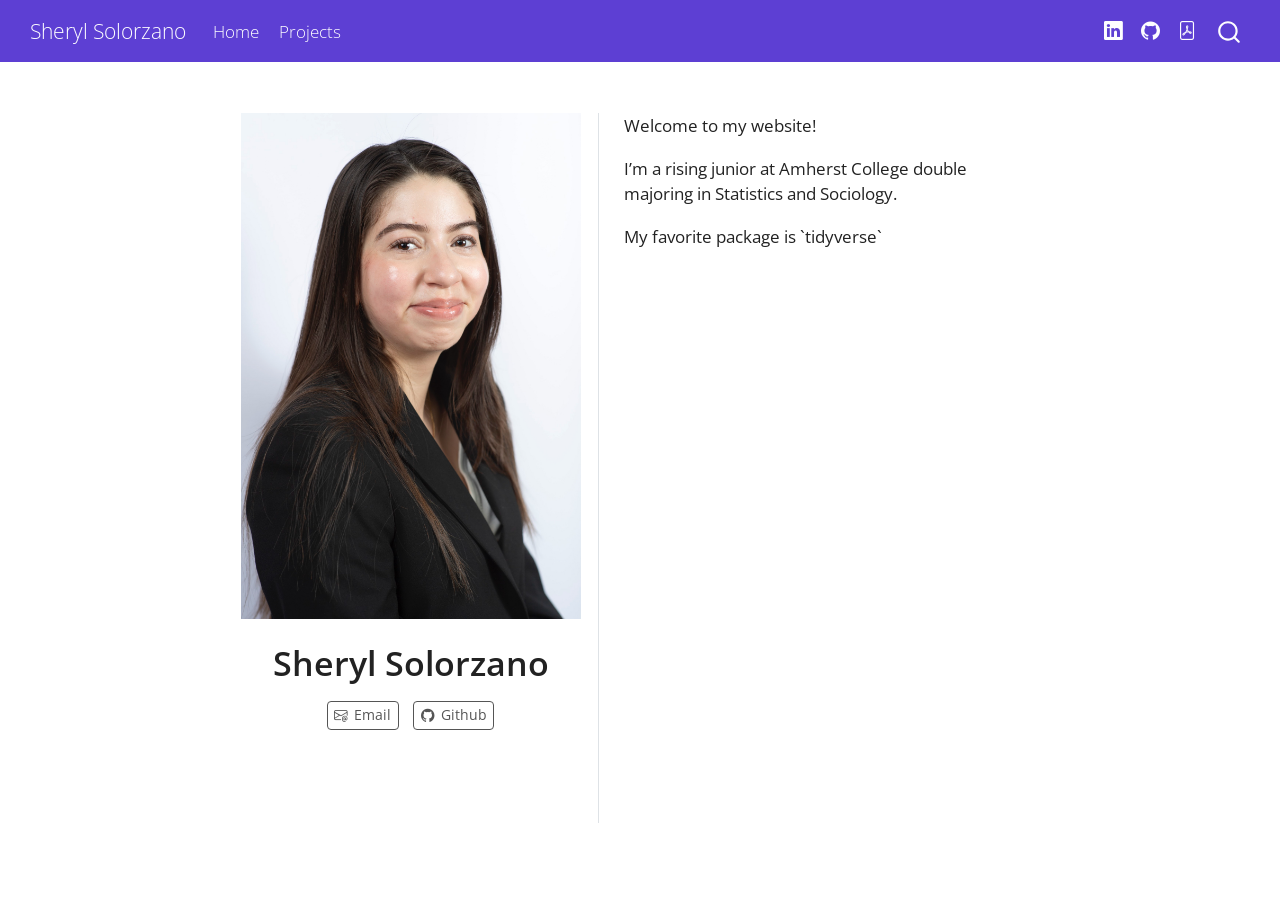
==== index.html @ 69e379fb "Built site for gh-pages" ====
<!DOCTYPE html>
<html xmlns="http://www.w3.org/1999/xhtml" lang="en" xml:lang="en"><head>

<meta charset="utf-8">
<meta name="generator" content="quarto-1.5.57">

<meta name="viewport" content="width=device-width, initial-scale=1.0, user-scalable=yes">


<title>Sheryl Solorzano</title>
<style>
code{white-space: pre-wrap;}
span.smallcaps{font-variant: small-caps;}
div.columns{display: flex; gap: min(4vw, 1.5em);}
div.column{flex: auto; overflow-x: auto;}
div.hanging-indent{margin-left: 1.5em; text-indent: -1.5em;}
ul.task-list{list-style: none;}
ul.task-list li input[type="checkbox"] {
  width: 0.8em;
  margin: 0 0.8em 0.2em -1em; /* quarto-specific, see https://github.com/quarto-dev/quarto-cli/issues/4556 */ 
  vertical-align: middle;
}
</style>


<script src="site_libs/quarto-nav/quarto-nav.js"></script>
<script src="site_libs/quarto-nav/headroom.min.js"></script>
<script src="site_libs/clipboard/clipboard.min.js"></script>
<script src="site_libs/quarto-search/autocomplete.umd.js"></script>
<script src="site_libs/quarto-search/fuse.min.js"></script>
<script src="site_libs/quarto-search/quarto-search.js"></script>
<meta name="quarto:offset" content="./">
<script src="site_libs/quarto-html/quarto.js"></script>
<script src="site_libs/quarto-html/popper.min.js"></script>
<script src="site_libs/quarto-html/tippy.umd.min.js"></script>
<link href="site_libs/quarto-html/tippy.css" rel="stylesheet">
<link href="site_libs/quarto-html/quarto-syntax-highlighting.css" rel="stylesheet" id="quarto-text-highlighting-styles">
<script src="site_libs/bootstrap/bootstrap.min.js"></script>
<link href="site_libs/bootstrap/bootstrap-icons.css" rel="stylesheet">
<link href="site_libs/bootstrap/bootstrap.min.css" rel="stylesheet" id="quarto-bootstrap" data-mode="light">
<script id="quarto-search-options" type="application/json">{
  "location": "navbar",
  "copy-button": false,
  "collapse-after": 3,
  "panel-placement": "end",
  "type": "overlay",
  "limit": 50,
  "keyboard-shortcut": [
    "f",
    "/",
    "s"
  ],
  "show-item-context": false,
  "language": {
    "search-no-results-text": "No results",
    "search-matching-documents-text": "matching documents",
    "search-copy-link-title": "Copy link to search",
    "search-hide-matches-text": "Hide additional matches",
    "search-more-match-text": "more match in this document",
    "search-more-matches-text": "more matches in this document",
    "search-clear-button-title": "Clear",
    "search-text-placeholder": "",
    "search-detached-cancel-button-title": "Cancel",
    "search-submit-button-title": "Submit",
    "search-label": "Search"
  }
}</script>


<link rel="stylesheet" href="styles.css">
</head>

<body class="nav-fixed fullcontent">

<div id="quarto-search-results"></div>
  <header id="quarto-header" class="headroom fixed-top">
    <nav class="navbar navbar-expand-lg " data-bs-theme="dark">
      <div class="navbar-container container-fluid">
      <div class="navbar-brand-container mx-auto">
    <a class="navbar-brand" href="./index.html">
    <span class="navbar-title">Sheryl Solorzano</span>
    </a>
  </div>
            <div id="quarto-search" class="" title="Search"></div>
          <button class="navbar-toggler" type="button" data-bs-toggle="collapse" data-bs-target="#navbarCollapse" aria-controls="navbarCollapse" role="menu" aria-expanded="false" aria-label="Toggle navigation" onclick="if (window.quartoToggleHeadroom) { window.quartoToggleHeadroom(); }">
  <span class="navbar-toggler-icon"></span>
</button>
          <div class="collapse navbar-collapse" id="navbarCollapse">
            <ul class="navbar-nav navbar-nav-scroll me-auto">
  <li class="nav-item">
    <a class="nav-link active" href="./index.html" aria-current="page"> 
<span class="menu-text">Home</span></a>
  </li>  
  <li class="nav-item">
    <a class="nav-link" href="./projects.html"> 
<span class="menu-text">Projects</span></a>
  </li>  
</ul>
            <ul class="navbar-nav navbar-nav-scroll ms-auto">
  <li class="nav-item compact">
    <a class="nav-link" href="https://www.linkedin.com/in/sheryl-solorzano-sherylslz/" target="blank"> <i class="bi bi-linkedin" role="img">
</i> 
<span class="menu-text"></span></a>
  </li>  
  <li class="nav-item compact">
    <a class="nav-link" href="https://github.com/" target="blank"> <i class="bi bi-github" role="img">
</i> 
<span class="menu-text"></span></a>
  </li>  
  <li class="nav-item compact">
    <a class="nav-link" href="./assets/Sheryl_Solorzano’s_Resume.pdf"> <i class="bi bi-file-pdf" role="img">
</i> 
<span class="menu-text"></span></a>
  </li>  
</ul>
          </div> <!-- /navcollapse -->
            <div class="quarto-navbar-tools">
</div>
      </div> <!-- /container-fluid -->
    </nav>
</header>
<!-- content -->
<div id="quarto-content" class="quarto-container page-columns page-rows-contents page-layout-article page-navbar">
<!-- sidebar -->
<!-- margin-sidebar -->
    
<!-- main -->
<div class="quarto-about-trestles">
  <div class="about-entity">
    <img src="assets/Professional_Headshot.jpg" class="about-image
  rectangle " style="width: 20em;">
<header id="title-block-header" class="quarto-title-block default">
<div class="quarto-title">
<h1 class="title">Sheryl Solorzano</h1>
</div>
<div class="quarto-title-meta">
  </div>
</header>
    <div class="about-links">
  <a href="mailto:sherylslz46@gmail.com" class="about-link" rel="" target="">
    <i class="bi bi-envelope-at"></i>
     <span class="about-link-text">Email</span>
  </a>
  <a href="https://github.com" class="about-link" rel="" target="">
    <i class="bi bi-github"></i>
     <span class="about-link-text">Github</span>
  </a>
</div>
  </div>
  <div class="about-contents"><main class="content" id="quarto-document-content">
<p>Welcome to my website!</p>
<p>I’m a rising junior at Amherst College double majoring in Statistics and Sociology.</p>
<p>My favorite package is `tidyverse`</p>


</main></div>
</div>
 <!-- /main -->
<script id="quarto-html-after-body" type="application/javascript">
window.document.addEventListener("DOMContentLoaded", function (event) {
  const toggleBodyColorMode = (bsSheetEl) => {
    const mode = bsSheetEl.getAttribute("data-mode");
    const bodyEl = window.document.querySelector("body");
    if (mode === "dark") {
      bodyEl.classList.add("quarto-dark");
      bodyEl.classList.remove("quarto-light");
    } else {
      bodyEl.classList.add("quarto-light");
      bodyEl.classList.remove("quarto-dark");
    }
  }
  const toggleBodyColorPrimary = () => {
    const bsSheetEl = window.document.querySelector("link#quarto-bootstrap");
    if (bsSheetEl) {
      toggleBodyColorMode(bsSheetEl);
    }
  }
  toggleBodyColorPrimary();  
  const isCodeAnnotation = (el) => {
    for (const clz of el.classList) {
      if (clz.startsWith('code-annotation-')) {                     
        return true;
      }
    }
    return false;
  }
  const onCopySuccess = function(e) {
    // button target
    const button = e.trigger;
    // don't keep focus
    button.blur();
    // flash "checked"
    button.classList.add('code-copy-button-checked');
    var currentTitle = button.getAttribute("title");
    button.setAttribute("title", "Copied!");
    let tooltip;
    if (window.bootstrap) {
      button.setAttribute("data-bs-toggle", "tooltip");
      button.setAttribute("data-bs-placement", "left");
      button.setAttribute("data-bs-title", "Copied!");
      tooltip = new bootstrap.Tooltip(button, 
        { trigger: "manual", 
          customClass: "code-copy-button-tooltip",
          offset: [0, -8]});
      tooltip.show();    
    }
    setTimeout(function() {
      if (tooltip) {
        tooltip.hide();
        button.removeAttribute("data-bs-title");
        button.removeAttribute("data-bs-toggle");
        button.removeAttribute("data-bs-placement");
      }
      button.setAttribute("title", currentTitle);
      button.classList.remove('code-copy-button-checked');
    }, 1000);
    // clear code selection
    e.clearSelection();
  }
  const getTextToCopy = function(trigger) {
      const codeEl = trigger.previousElementSibling.cloneNode(true);
      for (const childEl of codeEl.children) {
        if (isCodeAnnotation(childEl)) {
          childEl.remove();
        }
      }
      return codeEl.innerText;
  }
  const clipboard = new window.ClipboardJS('.code-copy-button:not([data-in-quarto-modal])', {
    text: getTextToCopy
  });
  clipboard.on('success', onCopySuccess);
  if (window.document.getElementById('quarto-embedded-source-code-modal')) {
    // For code content inside modals, clipBoardJS needs to be initialized with a container option
    // TODO: Check when it could be a function (https://github.com/zenorocha/clipboard.js/issues/860)
    const clipboardModal = new window.ClipboardJS('.code-copy-button[data-in-quarto-modal]', {
      text: getTextToCopy,
      container: window.document.getElementById('quarto-embedded-source-code-modal')
    });
    clipboardModal.on('success', onCopySuccess);
  }
    var localhostRegex = new RegExp(/^(?:http|https):\/\/localhost\:?[0-9]*\//);
    var mailtoRegex = new RegExp(/^mailto:/);
      var filterRegex = new RegExp('/' + window.location.host + '/');
    var isInternal = (href) => {
        return filterRegex.test(href) || localhostRegex.test(href) || mailtoRegex.test(href);
    }
    // Inspect non-navigation links and adorn them if external
 	var links = window.document.querySelectorAll('a[href]:not(.nav-link):not(.navbar-brand):not(.toc-action):not(.sidebar-link):not(.sidebar-item-toggle):not(.pagination-link):not(.no-external):not([aria-hidden]):not(.dropdown-item):not(.quarto-navigation-tool):not(.about-link)');
    for (var i=0; i<links.length; i++) {
      const link = links[i];
      if (!isInternal(link.href)) {
        // undo the damage that might have been done by quarto-nav.js in the case of
        // links that we want to consider external
        if (link.dataset.originalHref !== undefined) {
          link.href = link.dataset.originalHref;
        }
      }
    }
  function tippyHover(el, contentFn, onTriggerFn, onUntriggerFn) {
    const config = {
      allowHTML: true,
      maxWidth: 500,
      delay: 100,
      arrow: false,
      appendTo: function(el) {
          return el.parentElement;
      },
      interactive: true,
      interactiveBorder: 10,
      theme: 'quarto',
      placement: 'bottom-start',
    };
    if (contentFn) {
      config.content = contentFn;
    }
    if (onTriggerFn) {
      config.onTrigger = onTriggerFn;
    }
    if (onUntriggerFn) {
      config.onUntrigger = onUntriggerFn;
    }
    window.tippy(el, config); 
  }
  const noterefs = window.document.querySelectorAll('a[role="doc-noteref"]');
  for (var i=0; i<noterefs.length; i++) {
    const ref = noterefs[i];
    tippyHover(ref, function() {
      // use id or data attribute instead here
      let href = ref.getAttribute('data-footnote-href') || ref.getAttribute('href');
      try { href = new URL(href).hash; } catch {}
      const id = href.replace(/^#\/?/, "");
      const note = window.document.getElementById(id);
      if (note) {
        return note.innerHTML;
      } else {
        return "";
      }
    });
  }
  const xrefs = window.document.querySelectorAll('a.quarto-xref');
  const processXRef = (id, note) => {
    // Strip column container classes
    const stripColumnClz = (el) => {
      el.classList.remove("page-full", "page-columns");
      if (el.children) {
        for (const child of el.children) {
          stripColumnClz(child);
        }
      }
    }
    stripColumnClz(note)
    if (id === null || id.startsWith('sec-')) {
      // Special case sections, only their first couple elements
      const container = document.createElement("div");
      if (note.children && note.children.length > 2) {
        container.appendChild(note.children[0].cloneNode(true));
        for (let i = 1; i < note.children.length; i++) {
          const child = note.children[i];
          if (child.tagName === "P" && child.innerText === "") {
            continue;
          } else {
            container.appendChild(child.cloneNode(true));
            break;
          }
        }
        if (window.Quarto?.typesetMath) {
          window.Quarto.typesetMath(container);
        }
        return container.innerHTML
      } else {
        if (window.Quarto?.typesetMath) {
          window.Quarto.typesetMath(note);
        }
        return note.innerHTML;
      }
    } else {
      // Remove any anchor links if they are present
      const anchorLink = note.querySelector('a.anchorjs-link');
      if (anchorLink) {
        anchorLink.remove();
      }
      if (window.Quarto?.typesetMath) {
        window.Quarto.typesetMath(note);
      }
      // TODO in 1.5, we should make sure this works without a callout special case
      if (note.classList.contains("callout")) {
        return note.outerHTML;
      } else {
        return note.innerHTML;
      }
    }
  }
  for (var i=0; i<xrefs.length; i++) {
    const xref = xrefs[i];
    tippyHover(xref, undefined, function(instance) {
      instance.disable();
      let url = xref.getAttribute('href');
      let hash = undefined; 
      if (url.startsWith('#')) {
        hash = url;
      } else {
        try { hash = new URL(url).hash; } catch {}
      }
      if (hash) {
        const id = hash.replace(/^#\/?/, "");
        const note = window.document.getElementById(id);
        if (note !== null) {
          try {
            const html = processXRef(id, note.cloneNode(true));
            instance.setContent(html);
          } finally {
            instance.enable();
            instance.show();
          }
        } else {
          // See if we can fetch this
          fetch(url.split('#')[0])
          .then(res => res.text())
          .then(html => {
            const parser = new DOMParser();
            const htmlDoc = parser.parseFromString(html, "text/html");
            const note = htmlDoc.getElementById(id);
            if (note !== null) {
              const html = processXRef(id, note);
              instance.setContent(html);
            } 
          }).finally(() => {
            instance.enable();
            instance.show();
          });
        }
      } else {
        // See if we can fetch a full url (with no hash to target)
        // This is a special case and we should probably do some content thinning / targeting
        fetch(url)
        .then(res => res.text())
        .then(html => {
          const parser = new DOMParser();
          const htmlDoc = parser.parseFromString(html, "text/html");
          const note = htmlDoc.querySelector('main.content');
          if (note !== null) {
            // This should only happen for chapter cross references
            // (since there is no id in the URL)
            // remove the first header
            if (note.children.length > 0 && note.children[0].tagName === "HEADER") {
              note.children[0].remove();
            }
            const html = processXRef(null, note);
            instance.setContent(html);
          } 
        }).finally(() => {
          instance.enable();
          instance.show();
        });
      }
    }, function(instance) {
    });
  }
      let selectedAnnoteEl;
      const selectorForAnnotation = ( cell, annotation) => {
        let cellAttr = 'data-code-cell="' + cell + '"';
        let lineAttr = 'data-code-annotation="' +  annotation + '"';
        const selector = 'span[' + cellAttr + '][' + lineAttr + ']';
        return selector;
      }
      const selectCodeLines = (annoteEl) => {
        const doc = window.document;
        const targetCell = annoteEl.getAttribute("data-target-cell");
        const targetAnnotation = annoteEl.getAttribute("data-target-annotation");
        const annoteSpan = window.document.querySelector(selectorForAnnotation(targetCell, targetAnnotation));
        const lines = annoteSpan.getAttribute("data-code-lines").split(",");
        const lineIds = lines.map((line) => {
          return targetCell + "-" + line;
        })
        let top = null;
        let height = null;
        let parent = null;
        if (lineIds.length > 0) {
            //compute the position of the single el (top and bottom and make a div)
            const el = window.document.getElementById(lineIds[0]);
            top = el.offsetTop;
            height = el.offsetHeight;
            parent = el.parentElement.parentElement;
          if (lineIds.length > 1) {
            const lastEl = window.document.getElementById(lineIds[lineIds.length - 1]);
            const bottom = lastEl.offsetTop + lastEl.offsetHeight;
            height = bottom - top;
          }
          if (top !== null && height !== null && parent !== null) {
            // cook up a div (if necessary) and position it 
            let div = window.document.getElementById("code-annotation-line-highlight");
            if (div === null) {
              div = window.document.createElement("div");
              div.setAttribute("id", "code-annotation-line-highlight");
              div.style.position = 'absolute';
              parent.appendChild(div);
            }
            div.style.top = top - 2 + "px";
            div.style.height = height + 4 + "px";
            div.style.left = 0;
            let gutterDiv = window.document.getElementById("code-annotation-line-highlight-gutter");
            if (gutterDiv === null) {
              gutterDiv = window.document.createElement("div");
              gutterDiv.setAttribute("id", "code-annotation-line-highlight-gutter");
              gutterDiv.style.position = 'absolute';
              const codeCell = window.document.getElementById(targetCell);
              const gutter = codeCell.querySelector('.code-annotation-gutter');
              gutter.appendChild(gutterDiv);
            }
            gutterDiv.style.top = top - 2 + "px";
            gutterDiv.style.height = height + 4 + "px";
          }
          selectedAnnoteEl = annoteEl;
        }
      };
      const unselectCodeLines = () => {
        const elementsIds = ["code-annotation-line-highlight", "code-annotation-line-highlight-gutter"];
        elementsIds.forEach((elId) => {
          const div = window.document.getElementById(elId);
          if (div) {
            div.remove();
          }
        });
        selectedAnnoteEl = undefined;
      };
        // Handle positioning of the toggle
    window.addEventListener(
      "resize",
      throttle(() => {
        elRect = undefined;
        if (selectedAnnoteEl) {
          selectCodeLines(selectedAnnoteEl);
        }
      }, 10)
    );
    function throttle(fn, ms) {
    let throttle = false;
    let timer;
      return (...args) => {
        if(!throttle) { // first call gets through
            fn.apply(this, args);
            throttle = true;
        } else { // all the others get throttled
            if(timer) clearTimeout(timer); // cancel #2
            timer = setTimeout(() => {
              fn.apply(this, args);
              timer = throttle = false;
            }, ms);
        }
      };
    }
      // Attach click handler to the DT
      const annoteDls = window.document.querySelectorAll('dt[data-target-cell]');
      for (const annoteDlNode of annoteDls) {
        annoteDlNode.addEventListener('click', (event) => {
          const clickedEl = event.target;
          if (clickedEl !== selectedAnnoteEl) {
            unselectCodeLines();
            const activeEl = window.document.querySelector('dt[data-target-cell].code-annotation-active');
            if (activeEl) {
              activeEl.classList.remove('code-annotation-active');
            }
            selectCodeLines(clickedEl);
            clickedEl.classList.add('code-annotation-active');
          } else {
            // Unselect the line
            unselectCodeLines();
            clickedEl.classList.remove('code-annotation-active');
          }
        });
      }
  const findCites = (el) => {
    const parentEl = el.parentElement;
    if (parentEl) {
      const cites = parentEl.dataset.cites;
      if (cites) {
        return {
          el,
          cites: cites.split(' ')
        };
      } else {
        return findCites(el.parentElement)
      }
    } else {
      return undefined;
    }
  };
  var bibliorefs = window.document.querySelectorAll('a[role="doc-biblioref"]');
  for (var i=0; i<bibliorefs.length; i++) {
    const ref = bibliorefs[i];
    const citeInfo = findCites(ref);
    if (citeInfo) {
      tippyHover(citeInfo.el, function() {
        var popup = window.document.createElement('div');
        citeInfo.cites.forEach(function(cite) {
          var citeDiv = window.document.createElement('div');
          citeDiv.classList.add('hanging-indent');
          citeDiv.classList.add('csl-entry');
          var biblioDiv = window.document.getElementById('ref-' + cite);
          if (biblioDiv) {
            citeDiv.innerHTML = biblioDiv.innerHTML;
          }
          popup.appendChild(citeDiv);
        });
        return popup.innerHTML;
      });
    }
  }
});
</script>
</div> <!-- /content -->




</body></html>
---- site_libs/quarto-html/tippy.css ----
.tippy-box[data-animation=fade][data-state=hidden]{opacity:0}[data-tippy-root]{max-width:calc(100vw - 10px)}.tippy-box{position:relative;background-color:#333;color:#fff;border-radius:4px;font-size:14px;line-height:1.4;white-space:normal;outline:0;transition-property:transform,visibility,opacity}.tippy-box[data-placement^=top]>.tippy-arrow{bottom:0}.tippy-box[data-placement^=top]>.tippy-arrow:before{bottom:-7px;left:0;border-width:8px 8px 0;border-top-color:initial;transform-origin:center top}.tippy-box[data-placement^=bottom]>.tippy-arrow{top:0}.tippy-box[data-placement^=bottom]>.tippy-arrow:before{top:-7px;left:0;border-width:0 8px 8px;border-bottom-color:initial;transform-origin:center bottom}.tippy-box[data-placement^=left]>.tippy-arrow{right:0}.tippy-box[data-placement^=left]>.tippy-arrow:before{border-width:8px 0 8px 8px;border-left-color:initial;right:-7px;transform-origin:center left}.tippy-box[data-placement^=right]>.tippy-arrow{left:0}.tippy-box[data-placement^=right]>.tippy-arrow:before{left:-7px;border-width:8px 8px 8px 0;border-right-color:initial;transform-origin:center right}.tippy-box[data-inertia][data-state=visible]{transition-timing-function:cubic-bezier(.54,1.5,.38,1.11)}.tippy-arrow{width:16px;height:16px;color:#333}.tippy-arrow:before{content:"";position:absolute;border-color:transparent;border-style:solid}.tippy-content{position:relative;padding:5px 9px;z-index:1}
---- site_libs/quarto-html/quarto-syntax-highlighting.css ----
/* quarto syntax highlight colors */
:root {
  --quarto-hl-ot-color: #003B4F;
  --quarto-hl-at-color: #657422;
  --quarto-hl-ss-color: #20794D;
  --quarto-hl-an-color: #5E5E5E;
  --quarto-hl-fu-color: #4758AB;
  --quarto-hl-st-color: #20794D;
  --quarto-hl-cf-color: #003B4F;
  --quarto-hl-op-color: #5E5E5E;
  --quarto-hl-er-color: #AD0000;
  --quarto-hl-bn-color: #AD0000;
  --quarto-hl-al-color: #AD0000;
  --quarto-hl-va-color: #111111;
  --quarto-hl-bu-color: inherit;
  --quarto-hl-ex-color: inherit;
  --quarto-hl-pp-color: #AD0000;
  --quarto-hl-in-color: #5E5E5E;
  --quarto-hl-vs-color: #20794D;
  --quarto-hl-wa-color: #5E5E5E;
  --quarto-hl-do-color: #5E5E5E;
  --quarto-hl-im-color: #00769E;
  --quarto-hl-ch-color: #20794D;
  --quarto-hl-dt-color: #AD0000;
  --quarto-hl-fl-color: #AD0000;
  --quarto-hl-co-color: #5E5E5E;
  --quarto-hl-cv-color: #5E5E5E;
  --quarto-hl-cn-color: #8f5902;
  --quarto-hl-sc-color: #5E5E5E;
  --quarto-hl-dv-color: #AD0000;
  --quarto-hl-kw-color: #003B4F;
}

/* other quarto variables */
:root {
  --quarto-font-monospace: SFMono-Regular, Menlo, Monaco, Consolas, "Liberation Mono", "Courier New", monospace;
}

pre > code.sourceCode > span {
  color: #003B4F;
}

code span {
  color: #003B4F;
}

code.sourceCode > span {
  color: #003B4F;
}

div.sourceCode,
div.sourceCode pre.sourceCode {
  color: #003B4F;
}

code span.ot {
  color: #003B4F;
  font-style: inherit;
}

code span.at {
  color: #657422;
  font-style: inherit;
}

code span.ss {
  color: #20794D;
  font-style: inherit;
}

code span.an {
  color: #5E5E5E;
  font-style: inherit;
}

code span.fu {
  color: #4758AB;
  font-style: inherit;
}

code span.st {
  color: #20794D;
  font-style: inherit;
}

code span.cf {
  color: #003B4F;
  font-weight: bold;
  font-style: inherit;
}

code span.op {
  color: #5E5E5E;
  font-style: inherit;
}

code span.er {
  color: #AD0000;
  font-style: inherit;
}

code span.bn {
  color: #AD0000;
  font-style: inherit;
}

code span.al {
  color: #AD0000;
  font-style: inherit;
}

code span.va {
  color: #111111;
  font-style: inherit;
}

code span.bu {
  font-style: inherit;
}

code span.ex {
  font-style: inherit;
}

code span.pp {
  color: #AD0000;
  font-style: inherit;
}

code span.in {
  color: #5E5E5E;
  font-style: inherit;
}

code span.vs {
  color: #20794D;
  font-style: inherit;
}

code span.wa {
  color: #5E5E5E;
  font-style: italic;
}

code span.do {
  color: #5E5E5E;
  font-style: italic;
}

code span.im {
  color: #00769E;
  font-style: inherit;
}

code span.ch {
  color: #20794D;
  font-style: inherit;
}

code span.dt {
  color: #AD0000;
  font-style: inherit;
}

code span.fl {
  color: #AD0000;
  font-style: inherit;
}

code span.co {
  color: #5E5E5E;
  font-style: inherit;
}

code span.cv {
  color: #5E5E5E;
  font-style: italic;
}

code span.cn {
  color: #8f5902;
  font-style: inherit;
}

code span.sc {
  color: #5E5E5E;
  font-style: inherit;
}

code span.dv {
  color: #AD0000;
  font-style: inherit;
}

code span.kw {
  color: #003B4F;
  font-weight: bold;
  font-style: inherit;
}

.prevent-inlining {
  content: "</";
}

/*# sourceMappingURL=debc5d5d77c3f9108843748ff7464032.css.map */
---- styles.css ----
/* css styles */
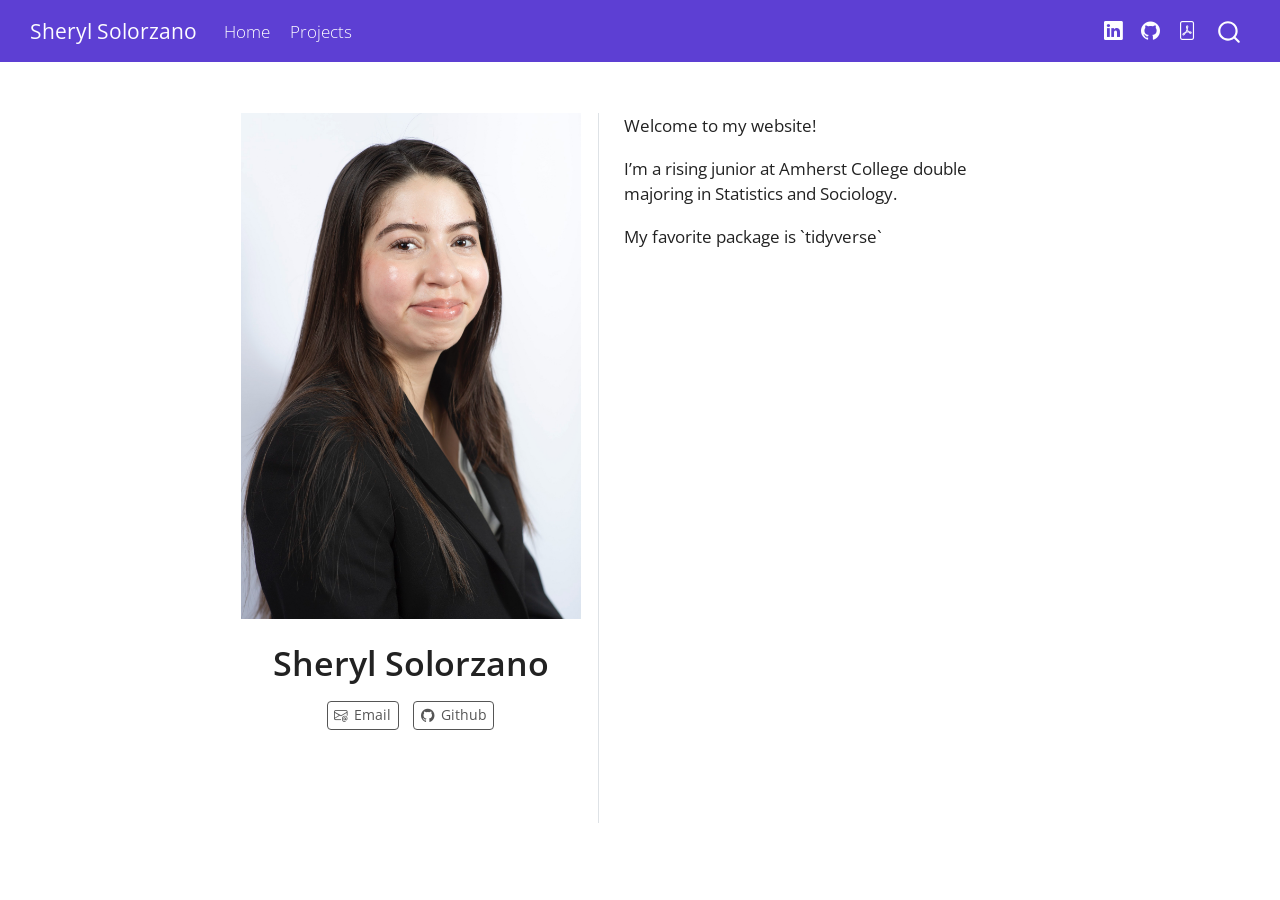
==== commit f78a789f: "Built site for gh-pages" ====
--- a/index.html
+++ b/index.html
@@ -2,7 +2,7 @@
 <html xmlns="http://www.w3.org/1999/xhtml" lang="en" xml:lang="en"><head>
 
 <meta charset="utf-8">
-<meta name="generator" content="quarto-1.5.57">
+<meta name="generator" content="quarto-1.7.32">
 
 <meta name="viewport" content="width=device-width, initial-scale=1.0, user-scalable=yes">
 
@@ -30,14 +30,15 @@
 <script src="site_libs/quarto-search/fuse.min.js"></script>
 <script src="site_libs/quarto-search/quarto-search.js"></script>
 <meta name="quarto:offset" content="./">
-<script src="site_libs/quarto-html/quarto.js"></script>
+<script src="site_libs/quarto-html/quarto.js" type="module"></script>
+<script src="site_libs/quarto-html/tabsets/tabsets.js" type="module"></script>
 <script src="site_libs/quarto-html/popper.min.js"></script>
 <script src="site_libs/quarto-html/tippy.umd.min.js"></script>
 <link href="site_libs/quarto-html/tippy.css" rel="stylesheet">
-<link href="site_libs/quarto-html/quarto-syntax-highlighting.css" rel="stylesheet" id="quarto-text-highlighting-styles">
+<link href="site_libs/quarto-html/quarto-syntax-highlighting-37eea08aefeeee20ff55810ff984fec1.css" rel="stylesheet" id="quarto-text-highlighting-styles">
 <script src="site_libs/bootstrap/bootstrap.min.js"></script>
 <link href="site_libs/bootstrap/bootstrap-icons.css" rel="stylesheet">
-<link href="site_libs/bootstrap/bootstrap.min.css" rel="stylesheet" id="quarto-bootstrap" data-mode="light">
+<link href="site_libs/bootstrap/bootstrap-4552889f4caec427b7de78799c40d6fb.min.css" rel="stylesheet" append-hash="true" id="quarto-bootstrap" data-mode="light">
 <script id="quarto-search-options" type="application/json">{
   "location": "navbar",
   "copy-button": false,
@@ -70,7 +71,7 @@
 <link rel="stylesheet" href="styles.css">
 </head>
 
-<body class="nav-fixed fullcontent">
+<body class="nav-fixed fullcontent quarto-light">
 
 <div id="quarto-search-results"></div>
   <header id="quarto-header" class="headroom fixed-top">
@@ -157,232 +158,235 @@
 </div>
  <!-- /main -->
 <script id="quarto-html-after-body" type="application/javascript">
-window.document.addEventListener("DOMContentLoaded", function (event) {
-  const toggleBodyColorMode = (bsSheetEl) => {
-    const mode = bsSheetEl.getAttribute("data-mode");
-    const bodyEl = window.document.querySelector("body");
-    if (mode === "dark") {
-      bodyEl.classList.add("quarto-dark");
-      bodyEl.classList.remove("quarto-light");
-    } else {
-      bodyEl.classList.add("quarto-light");
-      bodyEl.classList.remove("quarto-dark");
-    }
-  }
-  const toggleBodyColorPrimary = () => {
-    const bsSheetEl = window.document.querySelector("link#quarto-bootstrap");
-    if (bsSheetEl) {
-      toggleBodyColorMode(bsSheetEl);
-    }
-  }
-  toggleBodyColorPrimary();  
-  const isCodeAnnotation = (el) => {
-    for (const clz of el.classList) {
-      if (clz.startsWith('code-annotation-')) {                     
-        return true;
-      }
-    }
-    return false;
-  }
-  const onCopySuccess = function(e) {
-    // button target
-    const button = e.trigger;
-    // don't keep focus
-    button.blur();
-    // flash "checked"
-    button.classList.add('code-copy-button-checked');
-    var currentTitle = button.getAttribute("title");
-    button.setAttribute("title", "Copied!");
-    let tooltip;
-    if (window.bootstrap) {
-      button.setAttribute("data-bs-toggle", "tooltip");
-      button.setAttribute("data-bs-placement", "left");
-      button.setAttribute("data-bs-title", "Copied!");
-      tooltip = new bootstrap.Tooltip(button, 
-        { trigger: "manual", 
-          customClass: "code-copy-button-tooltip",
-          offset: [0, -8]});
-      tooltip.show();    
-    }
-    setTimeout(function() {
-      if (tooltip) {
-        tooltip.hide();
-        button.removeAttribute("data-bs-title");
-        button.removeAttribute("data-bs-toggle");
-        button.removeAttribute("data-bs-placement");
-      }
-      button.setAttribute("title", currentTitle);
-      button.classList.remove('code-copy-button-checked');
-    }, 1000);
-    // clear code selection
-    e.clearSelection();
-  }
-  const getTextToCopy = function(trigger) {
-      const codeEl = trigger.previousElementSibling.cloneNode(true);
-      for (const childEl of codeEl.children) {
-        if (isCodeAnnotation(childEl)) {
-          childEl.remove();
-        }
-      }
-      return codeEl.innerText;
-  }
-  const clipboard = new window.ClipboardJS('.code-copy-button:not([data-in-quarto-modal])', {
-    text: getTextToCopy
-  });
-  clipboard.on('success', onCopySuccess);
-  if (window.document.getElementById('quarto-embedded-source-code-modal')) {
-    // For code content inside modals, clipBoardJS needs to be initialized with a container option
-    // TODO: Check when it could be a function (https://github.com/zenorocha/clipboard.js/issues/860)
-    const clipboardModal = new window.ClipboardJS('.code-copy-button[data-in-quarto-modal]', {
-      text: getTextToCopy,
-      container: window.document.getElementById('quarto-embedded-source-code-modal')
+  window.document.addEventListener("DOMContentLoaded", function (event) {
+    const isCodeAnnotation = (el) => {
+      for (const clz of el.classList) {
+        if (clz.startsWith('code-annotation-')) {                     
+          return true;
+        }
+      }
+      return false;
+    }
+    const onCopySuccess = function(e) {
+      // button target
+      const button = e.trigger;
+      // don't keep focus
+      button.blur();
+      // flash "checked"
+      button.classList.add('code-copy-button-checked');
+      var currentTitle = button.getAttribute("title");
+      button.setAttribute("title", "Copied!");
+      let tooltip;
+      if (window.bootstrap) {
+        button.setAttribute("data-bs-toggle", "tooltip");
+        button.setAttribute("data-bs-placement", "left");
+        button.setAttribute("data-bs-title", "Copied!");
+        tooltip = new bootstrap.Tooltip(button, 
+          { trigger: "manual", 
+            customClass: "code-copy-button-tooltip",
+            offset: [0, -8]});
+        tooltip.show();    
+      }
+      setTimeout(function() {
+        if (tooltip) {
+          tooltip.hide();
+          button.removeAttribute("data-bs-title");
+          button.removeAttribute("data-bs-toggle");
+          button.removeAttribute("data-bs-placement");
+        }
+        button.setAttribute("title", currentTitle);
+        button.classList.remove('code-copy-button-checked');
+      }, 1000);
+      // clear code selection
+      e.clearSelection();
+    }
+    const getTextToCopy = function(trigger) {
+        const codeEl = trigger.previousElementSibling.cloneNode(true);
+        for (const childEl of codeEl.children) {
+          if (isCodeAnnotation(childEl)) {
+            childEl.remove();
+          }
+        }
+        return codeEl.innerText;
+    }
+    const clipboard = new window.ClipboardJS('.code-copy-button:not([data-in-quarto-modal])', {
+      text: getTextToCopy
     });
-    clipboardModal.on('success', onCopySuccess);
-  }
-    var localhostRegex = new RegExp(/^(?:http|https):\/\/localhost\:?[0-9]*\//);
-    var mailtoRegex = new RegExp(/^mailto:/);
-      var filterRegex = new RegExp('/' + window.location.host + '/');
-    var isInternal = (href) => {
-        return filterRegex.test(href) || localhostRegex.test(href) || mailtoRegex.test(href);
-    }
-    // Inspect non-navigation links and adorn them if external
- 	var links = window.document.querySelectorAll('a[href]:not(.nav-link):not(.navbar-brand):not(.toc-action):not(.sidebar-link):not(.sidebar-item-toggle):not(.pagination-link):not(.no-external):not([aria-hidden]):not(.dropdown-item):not(.quarto-navigation-tool):not(.about-link)');
-    for (var i=0; i<links.length; i++) {
-      const link = links[i];
-      if (!isInternal(link.href)) {
-        // undo the damage that might have been done by quarto-nav.js in the case of
-        // links that we want to consider external
-        if (link.dataset.originalHref !== undefined) {
-          link.href = link.dataset.originalHref;
-        }
-      }
-    }
-  function tippyHover(el, contentFn, onTriggerFn, onUntriggerFn) {
-    const config = {
-      allowHTML: true,
-      maxWidth: 500,
-      delay: 100,
-      arrow: false,
-      appendTo: function(el) {
-          return el.parentElement;
-      },
-      interactive: true,
-      interactiveBorder: 10,
-      theme: 'quarto',
-      placement: 'bottom-start',
-    };
-    if (contentFn) {
-      config.content = contentFn;
-    }
-    if (onTriggerFn) {
-      config.onTrigger = onTriggerFn;
-    }
-    if (onUntriggerFn) {
-      config.onUntrigger = onUntriggerFn;
-    }
-    window.tippy(el, config); 
-  }
-  const noterefs = window.document.querySelectorAll('a[role="doc-noteref"]');
-  for (var i=0; i<noterefs.length; i++) {
-    const ref = noterefs[i];
-    tippyHover(ref, function() {
-      // use id or data attribute instead here
-      let href = ref.getAttribute('data-footnote-href') || ref.getAttribute('href');
-      try { href = new URL(href).hash; } catch {}
-      const id = href.replace(/^#\/?/, "");
-      const note = window.document.getElementById(id);
-      if (note) {
-        return note.innerHTML;
+    clipboard.on('success', onCopySuccess);
+    if (window.document.getElementById('quarto-embedded-source-code-modal')) {
+      const clipboardModal = new window.ClipboardJS('.code-copy-button[data-in-quarto-modal]', {
+        text: getTextToCopy,
+        container: window.document.getElementById('quarto-embedded-source-code-modal')
+      });
+      clipboardModal.on('success', onCopySuccess);
+    }
+      var localhostRegex = new RegExp(/^(?:http|https):\/\/localhost\:?[0-9]*\//);
+      var mailtoRegex = new RegExp(/^mailto:/);
+        var filterRegex = new RegExp("https:\/\/sherylslz\.github\.io\/");
+      var isInternal = (href) => {
+          return filterRegex.test(href) || localhostRegex.test(href) || mailtoRegex.test(href);
+      }
+      // Inspect non-navigation links and adorn them if external
+     var links = window.document.querySelectorAll('a[href]:not(.nav-link):not(.navbar-brand):not(.toc-action):not(.sidebar-link):not(.sidebar-item-toggle):not(.pagination-link):not(.no-external):not([aria-hidden]):not(.dropdown-item):not(.quarto-navigation-tool):not(.about-link)');
+      for (var i=0; i<links.length; i++) {
+        const link = links[i];
+        if (!isInternal(link.href)) {
+          // undo the damage that might have been done by quarto-nav.js in the case of
+          // links that we want to consider external
+          if (link.dataset.originalHref !== undefined) {
+            link.href = link.dataset.originalHref;
+          }
+        }
+      }
+    function tippyHover(el, contentFn, onTriggerFn, onUntriggerFn) {
+      const config = {
+        allowHTML: true,
+        maxWidth: 500,
+        delay: 100,
+        arrow: false,
+        appendTo: function(el) {
+            return el.parentElement;
+        },
+        interactive: true,
+        interactiveBorder: 10,
+        theme: 'quarto',
+        placement: 'bottom-start',
+      };
+      if (contentFn) {
+        config.content = contentFn;
+      }
+      if (onTriggerFn) {
+        config.onTrigger = onTriggerFn;
+      }
+      if (onUntriggerFn) {
+        config.onUntrigger = onUntriggerFn;
+      }
+      window.tippy(el, config); 
+    }
+    const noterefs = window.document.querySelectorAll('a[role="doc-noteref"]');
+    for (var i=0; i<noterefs.length; i++) {
+      const ref = noterefs[i];
+      tippyHover(ref, function() {
+        // use id or data attribute instead here
+        let href = ref.getAttribute('data-footnote-href') || ref.getAttribute('href');
+        try { href = new URL(href).hash; } catch {}
+        const id = href.replace(/^#\/?/, "");
+        const note = window.document.getElementById(id);
+        if (note) {
+          return note.innerHTML;
+        } else {
+          return "";
+        }
+      });
+    }
+    const xrefs = window.document.querySelectorAll('a.quarto-xref');
+    const processXRef = (id, note) => {
+      // Strip column container classes
+      const stripColumnClz = (el) => {
+        el.classList.remove("page-full", "page-columns");
+        if (el.children) {
+          for (const child of el.children) {
+            stripColumnClz(child);
+          }
+        }
+      }
+      stripColumnClz(note)
+      if (id === null || id.startsWith('sec-')) {
+        // Special case sections, only their first couple elements
+        const container = document.createElement("div");
+        if (note.children && note.children.length > 2) {
+          container.appendChild(note.children[0].cloneNode(true));
+          for (let i = 1; i < note.children.length; i++) {
+            const child = note.children[i];
+            if (child.tagName === "P" && child.innerText === "") {
+              continue;
+            } else {
+              container.appendChild(child.cloneNode(true));
+              break;
+            }
+          }
+          if (window.Quarto?.typesetMath) {
+            window.Quarto.typesetMath(container);
+          }
+          return container.innerHTML
+        } else {
+          if (window.Quarto?.typesetMath) {
+            window.Quarto.typesetMath(note);
+          }
+          return note.innerHTML;
+        }
       } else {
-        return "";
-      }
-    });
-  }
-  const xrefs = window.document.querySelectorAll('a.quarto-xref');
-  const processXRef = (id, note) => {
-    // Strip column container classes
-    const stripColumnClz = (el) => {
-      el.classList.remove("page-full", "page-columns");
-      if (el.children) {
-        for (const child of el.children) {
-          stripColumnClz(child);
-        }
-      }
-    }
-    stripColumnClz(note)
-    if (id === null || id.startsWith('sec-')) {
-      // Special case sections, only their first couple elements
-      const container = document.createElement("div");
-      if (note.children && note.children.length > 2) {
-        container.appendChild(note.children[0].cloneNode(true));
-        for (let i = 1; i < note.children.length; i++) {
-          const child = note.children[i];
-          if (child.tagName === "P" && child.innerText === "") {
-            continue;
-          } else {
-            container.appendChild(child.cloneNode(true));
-            break;
-          }
-        }
-        if (window.Quarto?.typesetMath) {
-          window.Quarto.typesetMath(container);
-        }
-        return container.innerHTML
-      } else {
+        // Remove any anchor links if they are present
+        const anchorLink = note.querySelector('a.anchorjs-link');
+        if (anchorLink) {
+          anchorLink.remove();
+        }
         if (window.Quarto?.typesetMath) {
           window.Quarto.typesetMath(note);
         }
-        return note.innerHTML;
-      }
-    } else {
-      // Remove any anchor links if they are present
-      const anchorLink = note.querySelector('a.anchorjs-link');
-      if (anchorLink) {
-        anchorLink.remove();
-      }
-      if (window.Quarto?.typesetMath) {
-        window.Quarto.typesetMath(note);
-      }
-      // TODO in 1.5, we should make sure this works without a callout special case
-      if (note.classList.contains("callout")) {
-        return note.outerHTML;
-      } else {
-        return note.innerHTML;
-      }
-    }
-  }
-  for (var i=0; i<xrefs.length; i++) {
-    const xref = xrefs[i];
-    tippyHover(xref, undefined, function(instance) {
-      instance.disable();
-      let url = xref.getAttribute('href');
-      let hash = undefined; 
-      if (url.startsWith('#')) {
-        hash = url;
-      } else {
-        try { hash = new URL(url).hash; } catch {}
-      }
-      if (hash) {
-        const id = hash.replace(/^#\/?/, "");
-        const note = window.document.getElementById(id);
-        if (note !== null) {
-          try {
-            const html = processXRef(id, note.cloneNode(true));
-            instance.setContent(html);
-          } finally {
-            instance.enable();
-            instance.show();
-          }
+        if (note.classList.contains("callout")) {
+          return note.outerHTML;
         } else {
-          // See if we can fetch this
-          fetch(url.split('#')[0])
+          return note.innerHTML;
+        }
+      }
+    }
+    for (var i=0; i<xrefs.length; i++) {
+      const xref = xrefs[i];
+      tippyHover(xref, undefined, function(instance) {
+        instance.disable();
+        let url = xref.getAttribute('href');
+        let hash = undefined; 
+        if (url.startsWith('#')) {
+          hash = url;
+        } else {
+          try { hash = new URL(url).hash; } catch {}
+        }
+        if (hash) {
+          const id = hash.replace(/^#\/?/, "");
+          const note = window.document.getElementById(id);
+          if (note !== null) {
+            try {
+              const html = processXRef(id, note.cloneNode(true));
+              instance.setContent(html);
+            } finally {
+              instance.enable();
+              instance.show();
+            }
+          } else {
+            // See if we can fetch this
+            fetch(url.split('#')[0])
+            .then(res => res.text())
+            .then(html => {
+              const parser = new DOMParser();
+              const htmlDoc = parser.parseFromString(html, "text/html");
+              const note = htmlDoc.getElementById(id);
+              if (note !== null) {
+                const html = processXRef(id, note);
+                instance.setContent(html);
+              } 
+            }).finally(() => {
+              instance.enable();
+              instance.show();
+            });
+          }
+        } else {
+          // See if we can fetch a full url (with no hash to target)
+          // This is a special case and we should probably do some content thinning / targeting
+          fetch(url)
           .then(res => res.text())
           .then(html => {
             const parser = new DOMParser();
             const htmlDoc = parser.parseFromString(html, "text/html");
-            const note = htmlDoc.getElementById(id);
+            const note = htmlDoc.querySelector('main.content');
             if (note !== null) {
-              const html = processXRef(id, note);
+              // This should only happen for chapter cross references
+              // (since there is no id in the URL)
+              // remove the first header
+              if (note.children.length > 0 && note.children[0].tagName === "HEADER") {
+                note.children[0].remove();
+              }
+              const html = processXRef(null, note);
               instance.setContent(html);
             } 
           }).finally(() => {
@@ -390,185 +394,161 @@
             instance.show();
           });
         }
+      }, function(instance) {
+      });
+    }
+        let selectedAnnoteEl;
+        const selectorForAnnotation = ( cell, annotation) => {
+          let cellAttr = 'data-code-cell="' + cell + '"';
+          let lineAttr = 'data-code-annotation="' +  annotation + '"';
+          const selector = 'span[' + cellAttr + '][' + lineAttr + ']';
+          return selector;
+        }
+        const selectCodeLines = (annoteEl) => {
+          const doc = window.document;
+          const targetCell = annoteEl.getAttribute("data-target-cell");
+          const targetAnnotation = annoteEl.getAttribute("data-target-annotation");
+          const annoteSpan = window.document.querySelector(selectorForAnnotation(targetCell, targetAnnotation));
+          const lines = annoteSpan.getAttribute("data-code-lines").split(",");
+          const lineIds = lines.map((line) => {
+            return targetCell + "-" + line;
+          })
+          let top = null;
+          let height = null;
+          let parent = null;
+          if (lineIds.length > 0) {
+              //compute the position of the single el (top and bottom and make a div)
+              const el = window.document.getElementById(lineIds[0]);
+              top = el.offsetTop;
+              height = el.offsetHeight;
+              parent = el.parentElement.parentElement;
+            if (lineIds.length > 1) {
+              const lastEl = window.document.getElementById(lineIds[lineIds.length - 1]);
+              const bottom = lastEl.offsetTop + lastEl.offsetHeight;
+              height = bottom - top;
+            }
+            if (top !== null && height !== null && parent !== null) {
+              // cook up a div (if necessary) and position it 
+              let div = window.document.getElementById("code-annotation-line-highlight");
+              if (div === null) {
+                div = window.document.createElement("div");
+                div.setAttribute("id", "code-annotation-line-highlight");
+                div.style.position = 'absolute';
+                parent.appendChild(div);
+              }
+              div.style.top = top - 2 + "px";
+              div.style.height = height + 4 + "px";
+              div.style.left = 0;
+              let gutterDiv = window.document.getElementById("code-annotation-line-highlight-gutter");
+              if (gutterDiv === null) {
+                gutterDiv = window.document.createElement("div");
+                gutterDiv.setAttribute("id", "code-annotation-line-highlight-gutter");
+                gutterDiv.style.position = 'absolute';
+                const codeCell = window.document.getElementById(targetCell);
+                const gutter = codeCell.querySelector('.code-annotation-gutter');
+                gutter.appendChild(gutterDiv);
+              }
+              gutterDiv.style.top = top - 2 + "px";
+              gutterDiv.style.height = height + 4 + "px";
+            }
+            selectedAnnoteEl = annoteEl;
+          }
+        };
+        const unselectCodeLines = () => {
+          const elementsIds = ["code-annotation-line-highlight", "code-annotation-line-highlight-gutter"];
+          elementsIds.forEach((elId) => {
+            const div = window.document.getElementById(elId);
+            if (div) {
+              div.remove();
+            }
+          });
+          selectedAnnoteEl = undefined;
+        };
+          // Handle positioning of the toggle
+      window.addEventListener(
+        "resize",
+        throttle(() => {
+          elRect = undefined;
+          if (selectedAnnoteEl) {
+            selectCodeLines(selectedAnnoteEl);
+          }
+        }, 10)
+      );
+      function throttle(fn, ms) {
+      let throttle = false;
+      let timer;
+        return (...args) => {
+          if(!throttle) { // first call gets through
+              fn.apply(this, args);
+              throttle = true;
+          } else { // all the others get throttled
+              if(timer) clearTimeout(timer); // cancel #2
+              timer = setTimeout(() => {
+                fn.apply(this, args);
+                timer = throttle = false;
+              }, ms);
+          }
+        };
+      }
+        // Attach click handler to the DT
+        const annoteDls = window.document.querySelectorAll('dt[data-target-cell]');
+        for (const annoteDlNode of annoteDls) {
+          annoteDlNode.addEventListener('click', (event) => {
+            const clickedEl = event.target;
+            if (clickedEl !== selectedAnnoteEl) {
+              unselectCodeLines();
+              const activeEl = window.document.querySelector('dt[data-target-cell].code-annotation-active');
+              if (activeEl) {
+                activeEl.classList.remove('code-annotation-active');
+              }
+              selectCodeLines(clickedEl);
+              clickedEl.classList.add('code-annotation-active');
+            } else {
+              // Unselect the line
+              unselectCodeLines();
+              clickedEl.classList.remove('code-annotation-active');
+            }
+          });
+        }
+    const findCites = (el) => {
+      const parentEl = el.parentElement;
+      if (parentEl) {
+        const cites = parentEl.dataset.cites;
+        if (cites) {
+          return {
+            el,
+            cites: cites.split(' ')
+          };
+        } else {
+          return findCites(el.parentElement)
+        }
       } else {
-        // See if we can fetch a full url (with no hash to target)
-        // This is a special case and we should probably do some content thinning / targeting
-        fetch(url)
-        .then(res => res.text())
-        .then(html => {
-          const parser = new DOMParser();
-          const htmlDoc = parser.parseFromString(html, "text/html");
-          const note = htmlDoc.querySelector('main.content');
-          if (note !== null) {
-            // This should only happen for chapter cross references
-            // (since there is no id in the URL)
-            // remove the first header
-            if (note.children.length > 0 && note.children[0].tagName === "HEADER") {
-              note.children[0].remove();
-            }
-            const html = processXRef(null, note);
-            instance.setContent(html);
-          } 
-        }).finally(() => {
-          instance.enable();
-          instance.show();
+        return undefined;
+      }
+    };
+    var bibliorefs = window.document.querySelectorAll('a[role="doc-biblioref"]');
+    for (var i=0; i<bibliorefs.length; i++) {
+      const ref = bibliorefs[i];
+      const citeInfo = findCites(ref);
+      if (citeInfo) {
+        tippyHover(citeInfo.el, function() {
+          var popup = window.document.createElement('div');
+          citeInfo.cites.forEach(function(cite) {
+            var citeDiv = window.document.createElement('div');
+            citeDiv.classList.add('hanging-indent');
+            citeDiv.classList.add('csl-entry');
+            var biblioDiv = window.document.getElementById('ref-' + cite);
+            if (biblioDiv) {
+              citeDiv.innerHTML = biblioDiv.innerHTML;
+            }
+            popup.appendChild(citeDiv);
+          });
+          return popup.innerHTML;
         });
       }
-    }, function(instance) {
-    });
-  }
-      let selectedAnnoteEl;
-      const selectorForAnnotation = ( cell, annotation) => {
-        let cellAttr = 'data-code-cell="' + cell + '"';
-        let lineAttr = 'data-code-annotation="' +  annotation + '"';
-        const selector = 'span[' + cellAttr + '][' + lineAttr + ']';
-        return selector;
-      }
-      const selectCodeLines = (annoteEl) => {
-        const doc = window.document;
-        const targetCell = annoteEl.getAttribute("data-target-cell");
-        const targetAnnotation = annoteEl.getAttribute("data-target-annotation");
-        const annoteSpan = window.document.querySelector(selectorForAnnotation(targetCell, targetAnnotation));
-        const lines = annoteSpan.getAttribute("data-code-lines").split(",");
-        const lineIds = lines.map((line) => {
-          return targetCell + "-" + line;
-        })
-        let top = null;
-        let height = null;
-        let parent = null;
-        if (lineIds.length > 0) {
-            //compute the position of the single el (top and bottom and make a div)
-            const el = window.document.getElementById(lineIds[0]);
-            top = el.offsetTop;
-            height = el.offsetHeight;
-            parent = el.parentElement.parentElement;
-          if (lineIds.length > 1) {
-            const lastEl = window.document.getElementById(lineIds[lineIds.length - 1]);
-            const bottom = lastEl.offsetTop + lastEl.offsetHeight;
-            height = bottom - top;
-          }
-          if (top !== null && height !== null && parent !== null) {
-            // cook up a div (if necessary) and position it 
-            let div = window.document.getElementById("code-annotation-line-highlight");
-            if (div === null) {
-              div = window.document.createElement("div");
-              div.setAttribute("id", "code-annotation-line-highlight");
-              div.style.position = 'absolute';
-              parent.appendChild(div);
-            }
-            div.style.top = top - 2 + "px";
-            div.style.height = height + 4 + "px";
-            div.style.left = 0;
-            let gutterDiv = window.document.getElementById("code-annotation-line-highlight-gutter");
-            if (gutterDiv === null) {
-              gutterDiv = window.document.createElement("div");
-              gutterDiv.setAttribute("id", "code-annotation-line-highlight-gutter");
-              gutterDiv.style.position = 'absolute';
-              const codeCell = window.document.getElementById(targetCell);
-              const gutter = codeCell.querySelector('.code-annotation-gutter');
-              gutter.appendChild(gutterDiv);
-            }
-            gutterDiv.style.top = top - 2 + "px";
-            gutterDiv.style.height = height + 4 + "px";
-          }
-          selectedAnnoteEl = annoteEl;
-        }
-      };
-      const unselectCodeLines = () => {
-        const elementsIds = ["code-annotation-line-highlight", "code-annotation-line-highlight-gutter"];
-        elementsIds.forEach((elId) => {
-          const div = window.document.getElementById(elId);
-          if (div) {
-            div.remove();
-          }
-        });
-        selectedAnnoteEl = undefined;
-      };
-        // Handle positioning of the toggle
-    window.addEventListener(
-      "resize",
-      throttle(() => {
-        elRect = undefined;
-        if (selectedAnnoteEl) {
-          selectCodeLines(selectedAnnoteEl);
-        }
-      }, 10)
-    );
-    function throttle(fn, ms) {
-    let throttle = false;
-    let timer;
-      return (...args) => {
-        if(!throttle) { // first call gets through
-            fn.apply(this, args);
-            throttle = true;
-        } else { // all the others get throttled
-            if(timer) clearTimeout(timer); // cancel #2
-            timer = setTimeout(() => {
-              fn.apply(this, args);
-              timer = throttle = false;
-            }, ms);
-        }
-      };
-    }
-      // Attach click handler to the DT
-      const annoteDls = window.document.querySelectorAll('dt[data-target-cell]');
-      for (const annoteDlNode of annoteDls) {
-        annoteDlNode.addEventListener('click', (event) => {
-          const clickedEl = event.target;
-          if (clickedEl !== selectedAnnoteEl) {
-            unselectCodeLines();
-            const activeEl = window.document.querySelector('dt[data-target-cell].code-annotation-active');
-            if (activeEl) {
-              activeEl.classList.remove('code-annotation-active');
-            }
-            selectCodeLines(clickedEl);
-            clickedEl.classList.add('code-annotation-active');
-          } else {
-            // Unselect the line
-            unselectCodeLines();
-            clickedEl.classList.remove('code-annotation-active');
-          }
-        });
-      }
-  const findCites = (el) => {
-    const parentEl = el.parentElement;
-    if (parentEl) {
-      const cites = parentEl.dataset.cites;
-      if (cites) {
-        return {
-          el,
-          cites: cites.split(' ')
-        };
-      } else {
-        return findCites(el.parentElement)
-      }
-    } else {
-      return undefined;
-    }
-  };
-  var bibliorefs = window.document.querySelectorAll('a[role="doc-biblioref"]');
-  for (var i=0; i<bibliorefs.length; i++) {
-    const ref = bibliorefs[i];
-    const citeInfo = findCites(ref);
-    if (citeInfo) {
-      tippyHover(citeInfo.el, function() {
-        var popup = window.document.createElement('div');
-        citeInfo.cites.forEach(function(cite) {
-          var citeDiv = window.document.createElement('div');
-          citeDiv.classList.add('hanging-indent');
-          citeDiv.classList.add('csl-entry');
-          var biblioDiv = window.document.getElementById('ref-' + cite);
-          if (biblioDiv) {
-            citeDiv.innerHTML = biblioDiv.innerHTML;
-          }
-          popup.appendChild(citeDiv);
-        });
-        return popup.innerHTML;
-      });
-    }
-  }
-});
-</script>
+    }
+  });
+  </script>
 </div> <!-- /content -->
 
 
--- a/site_libs/quarto-html/quarto-syntax-highlighting-37eea08aefeeee20ff55810ff984fec1.css
+++ b/site_libs/quarto-html/quarto-syntax-highlighting-37eea08aefeeee20ff55810ff984fec1.css
@@ -0,0 +1,236 @@
+/* quarto syntax highlight colors */
+:root {
+  --quarto-hl-ot-color: #003B4F;
+  --quarto-hl-at-color: #657422;
+  --quarto-hl-ss-color: #20794D;
+  --quarto-hl-an-color: #5E5E5E;
+  --quarto-hl-fu-color: #4758AB;
+  --quarto-hl-st-color: #20794D;
+  --quarto-hl-cf-color: #003B4F;
+  --quarto-hl-op-color: #5E5E5E;
+  --quarto-hl-er-color: #AD0000;
+  --quarto-hl-bn-color: #AD0000;
+  --quarto-hl-al-color: #AD0000;
+  --quarto-hl-va-color: #111111;
+  --quarto-hl-bu-color: inherit;
+  --quarto-hl-ex-color: inherit;
+  --quarto-hl-pp-color: #AD0000;
+  --quarto-hl-in-color: #5E5E5E;
+  --quarto-hl-vs-color: #20794D;
+  --quarto-hl-wa-color: #5E5E5E;
+  --quarto-hl-do-color: #5E5E5E;
+  --quarto-hl-im-color: #00769E;
+  --quarto-hl-ch-color: #20794D;
+  --quarto-hl-dt-color: #AD0000;
+  --quarto-hl-fl-color: #AD0000;
+  --quarto-hl-co-color: #5E5E5E;
+  --quarto-hl-cv-color: #5E5E5E;
+  --quarto-hl-cn-color: #8f5902;
+  --quarto-hl-sc-color: #5E5E5E;
+  --quarto-hl-dv-color: #AD0000;
+  --quarto-hl-kw-color: #003B4F;
+}
+
+/* other quarto variables */
+:root {
+  --quarto-font-monospace: SFMono-Regular, Menlo, Monaco, Consolas, "Liberation Mono", "Courier New", monospace;
+}
+
+/* syntax highlight based on Pandoc's rules */
+pre > code.sourceCode > span {
+  color: #003B4F;
+}
+
+code.sourceCode > span {
+  color: #003B4F;
+}
+
+div.sourceCode,
+div.sourceCode pre.sourceCode {
+  color: #003B4F;
+}
+
+/* Normal */
+code span {
+  color: #003B4F;
+}
+
+/* Alert */
+code span.al {
+  color: #AD0000;
+  font-style: inherit;
+}
+
+/* Annotation */
+code span.an {
+  color: #5E5E5E;
+  font-style: inherit;
+}
+
+/* Attribute */
+code span.at {
+  color: #657422;
+  font-style: inherit;
+}
+
+/* BaseN */
+code span.bn {
+  color: #AD0000;
+  font-style: inherit;
+}
+
+/* BuiltIn */
+code span.bu {
+  font-style: inherit;
+}
+
+/* ControlFlow */
+code span.cf {
+  color: #003B4F;
+  font-weight: bold;
+  font-style: inherit;
+}
+
+/* Char */
+code span.ch {
+  color: #20794D;
+  font-style: inherit;
+}
+
+/* Constant */
+code span.cn {
+  color: #8f5902;
+  font-style: inherit;
+}
+
+/* Comment */
+code span.co {
+  color: #5E5E5E;
+  font-style: inherit;
+}
+
+/* CommentVar */
+code span.cv {
+  color: #5E5E5E;
+  font-style: italic;
+}
+
+/* Documentation */
+code span.do {
+  color: #5E5E5E;
+  font-style: italic;
+}
+
+/* DataType */
+code span.dt {
+  color: #AD0000;
+  font-style: inherit;
+}
+
+/* DecVal */
+code span.dv {
+  color: #AD0000;
+  font-style: inherit;
+}
+
+/* Error */
+code span.er {
+  color: #AD0000;
+  font-style: inherit;
+}
+
+/* Extension */
+code span.ex {
+  font-style: inherit;
+}
+
+/* Float */
+code span.fl {
+  color: #AD0000;
+  font-style: inherit;
+}
+
+/* Function */
+code span.fu {
+  color: #4758AB;
+  font-style: inherit;
+}
+
+/* Import */
+code span.im {
+  color: #00769E;
+  font-style: inherit;
+}
+
+/* Information */
+code span.in {
+  color: #5E5E5E;
+  font-style: inherit;
+}
+
+/* Keyword */
+code span.kw {
+  color: #003B4F;
+  font-weight: bold;
+  font-style: inherit;
+}
+
+/* Operator */
+code span.op {
+  color: #5E5E5E;
+  font-style: inherit;
+}
+
+/* Other */
+code span.ot {
+  color: #003B4F;
+  font-style: inherit;
+}
+
+/* Preprocessor */
+code span.pp {
+  color: #AD0000;
+  font-style: inherit;
+}
+
+/* SpecialChar */
+code span.sc {
+  color: #5E5E5E;
+  font-style: inherit;
+}
+
+/* SpecialString */
+code span.ss {
+  color: #20794D;
+  font-style: inherit;
+}
+
+/* String */
+code span.st {
+  color: #20794D;
+  font-style: inherit;
+}
+
+/* Variable */
+code span.va {
+  color: #111111;
+  font-style: inherit;
+}
+
+/* VerbatimString */
+code span.vs {
+  color: #20794D;
+  font-style: inherit;
+}
+
+/* Warning */
+code span.wa {
+  color: #5E5E5E;
+  font-style: italic;
+}
+
+.prevent-inlining {
+  content: "</";
+}
+
+/*# sourceMappingURL=27d3d809615f7771493d095567f04340.css.map */
